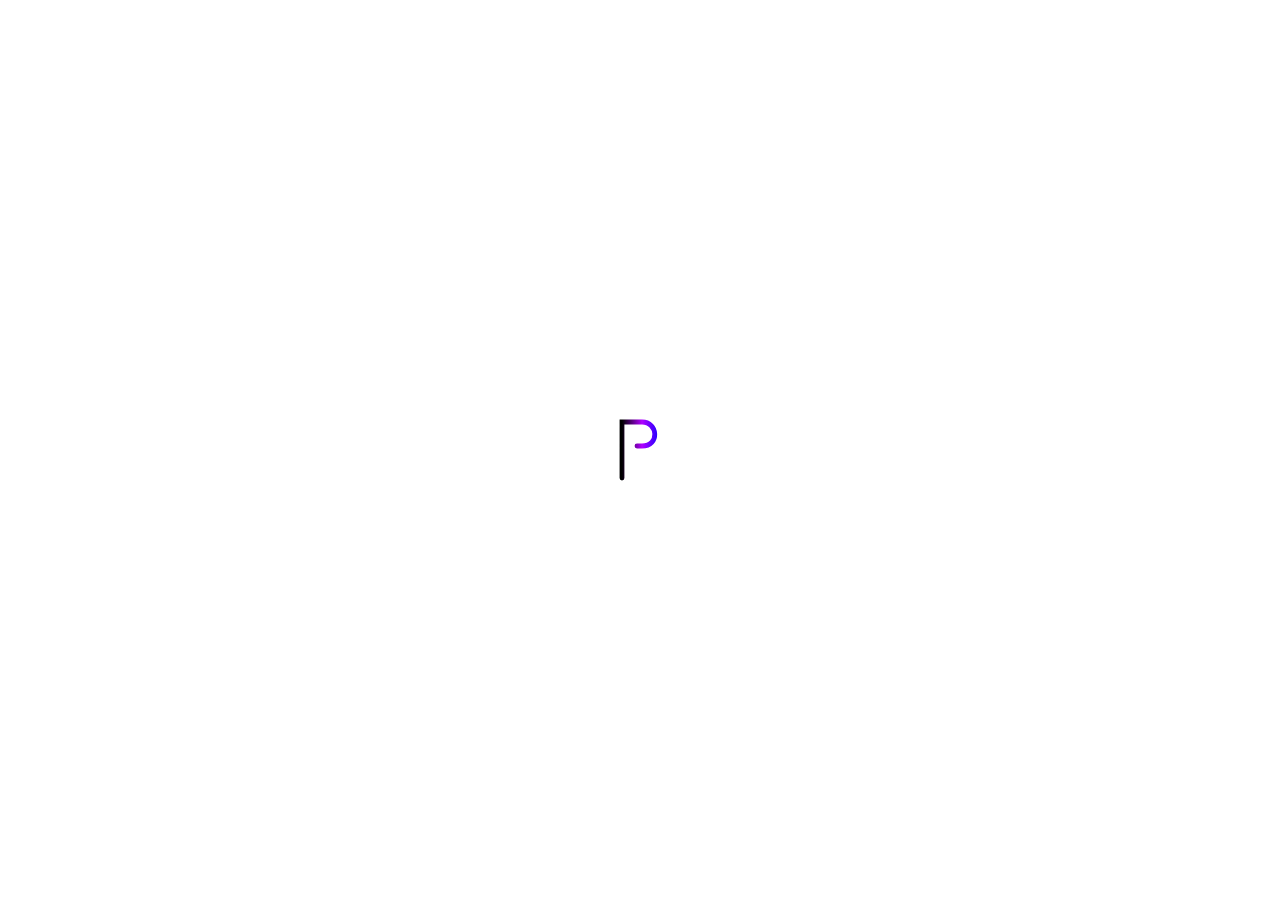
==== index.html @ 5d3cf8e1 "Upload Ruthless website" ====
<!DOCTYPE html>
<html lang="en">
<head>
    <meta charset="UTF-8">
    <meta name="viewport" content="width=device-width, initial-scale=1.0">
    <title>Ruthless</title>
<style>
        body {
            margin: 0;
            background: white;

            display: flex;
            justify-content: center;
            align-items: center;

            height: 100vh;
        }

        svg {
    width: 80px;
    height: auto;
    max-width: 20vw;
}

        .r {
            fill: none;
            stroke: url(#rGradient);
            stroke-width: 12;
            stroke-linecap: round;
            stroke-linejoin: miter;

            stroke-dasharray: 300;
            stroke-dashoffset: 600;

            animation: drawR 3s linear infinite;
        }

        @keyframes drawR {
            0% {
                stroke-dashoffset: 600;
            }

            100% {
                stroke-dashoffset: 0;
            }
        }
    </style>
</head>


<body>

    <svg viewBox="0 0 200 200">

        <defs>
            <linearGradient
                id="rGradient"
                x1="0%"
                y1="0%"
                x2="100%"
                y2="0%"
            >
                <stop offset="0%" stop-color="black" />
                <stop offset="50%" stop-color="#b000ff" />
                <stop offset="100%" stop-color="blue" />
            </linearGradient>
        </defs>

        <path
            class="r"
            d="
                M55 170
                V30
                H105
                C145 30 150 90 105 90
                H55
                L155 170
            "
        />

    </svg>
    <script>
        setTimeout(function() {
    window.location.href = "ruthlessweb2.html";
}, 5000);
    </script>

</body>

</html>
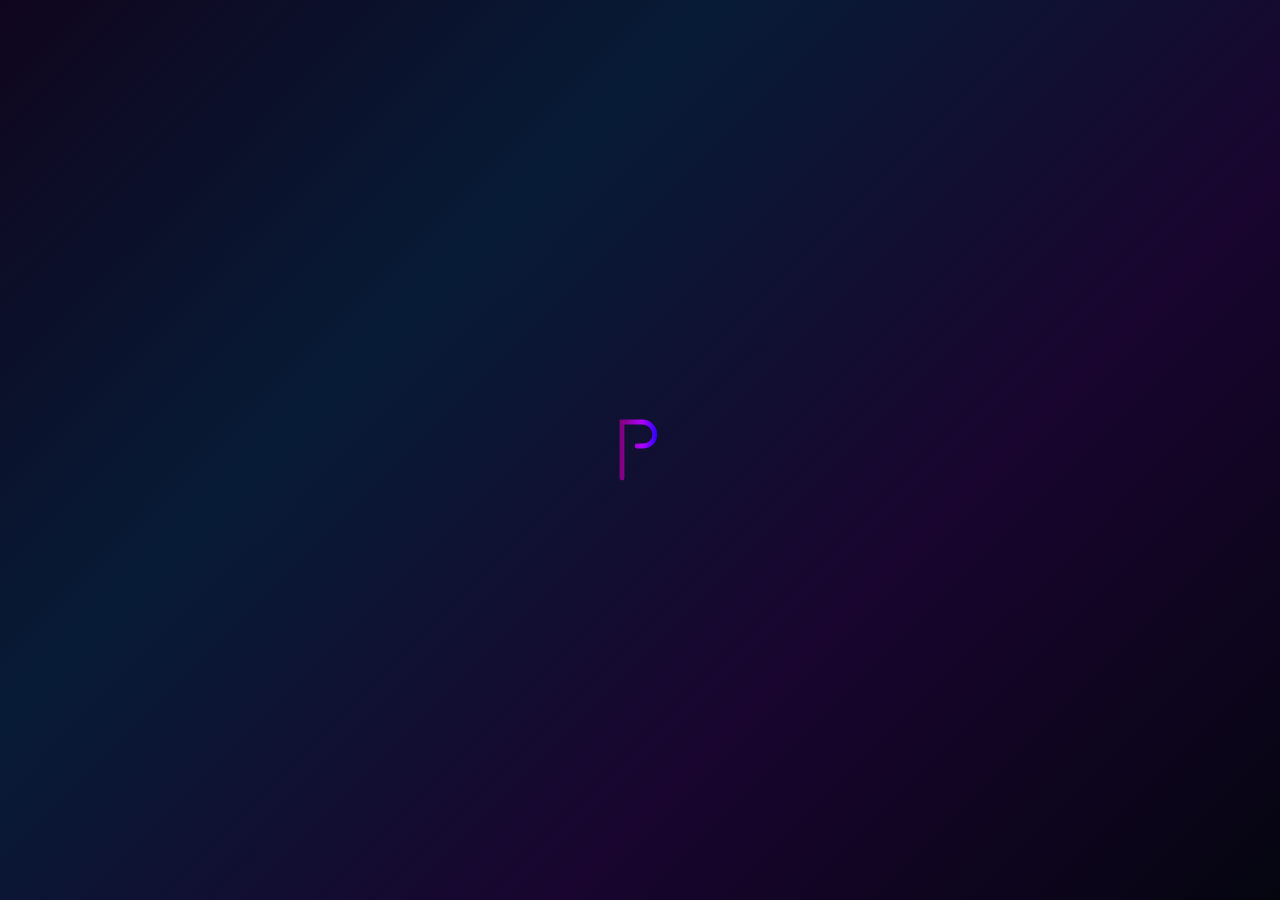
==== commit 87411edd: "Update index.html" ====
--- a/index.html
+++ b/index.html
@@ -7,7 +7,8 @@
 <style>
         body {
             margin: 0;
-            background: white;
+          background: linear-gradient(-45deg, #050510, #19052F, #071B36, #10051E);
+    min-height: 100vh;
 
             display: flex;
             justify-content: center;
@@ -60,7 +61,7 @@
                 x2="100%"
                 y2="0%"
             >
-                <stop offset="0%" stop-color="black" />
+                <stop offset="0%" stop-color="purple" />
                 <stop offset="50%" stop-color="#b000ff" />
                 <stop offset="100%" stop-color="blue" />
             </linearGradient>
@@ -88,4 +89,4 @@
 </body>
 
 </html>
-    +    
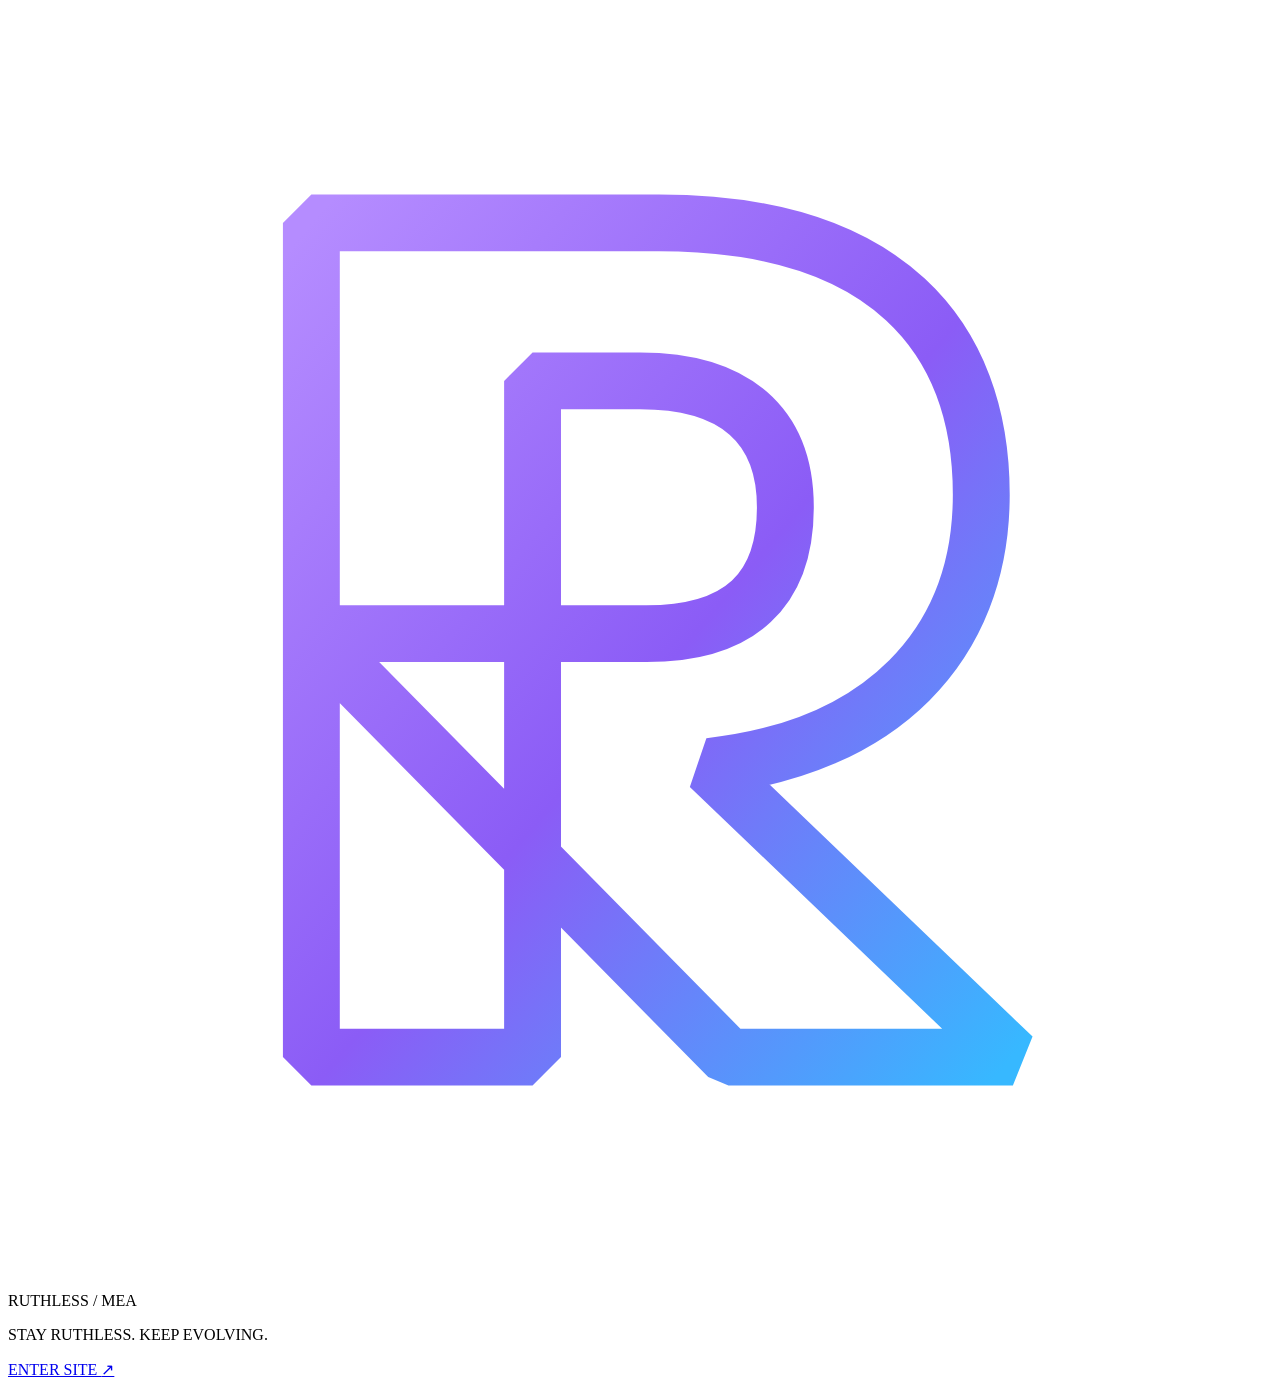
==== commit 14500d85: "Update index.html" ====
--- a/index.html
+++ b/index.html
@@ -1,92 +1,37 @@
-<!DOCTYPE html>
+<!doctype html>
 <html lang="en">
 <head>
-    <meta charset="UTF-8">
-    <meta name="viewport" content="width=device-width, initial-scale=1.0">
-    <title>Ruthless</title>
-<style>
-        body {
-            margin: 0;
-          background: linear-gradient(-45deg, #050510, #19052F, #071B36, #10051E);
-    min-height: 100vh;
-
-            display: flex;
-            justify-content: center;
-            align-items: center;
-
-            height: 100vh;
-        }
-
-        svg {
-    width: 80px;
-    height: auto;
-    max-width: 20vw;
-}
-
-        .r {
-            fill: none;
-            stroke: url(#rGradient);
-            stroke-width: 12;
-            stroke-linecap: round;
-            stroke-linejoin: miter;
-
-            stroke-dasharray: 300;
-            stroke-dashoffset: 600;
-
-            animation: drawR 3s linear infinite;
-        }
-
-        @keyframes drawR {
-            0% {
-                stroke-dashoffset: 600;
-            }
-
-            100% {
-                stroke-dashoffset: 0;
-            }
-        }
-    </style>
+  <meta charset="utf-8">
+  <meta name="viewport" content="width=device-width, initial-scale=1">
+  <meta name="theme-color" content="#080711">
+  <meta name="description" content="Ruthless — a Free Fire guild from the MEA region. Stay Ruthless.">
+  <title>Ruthless — Stay Ruthless</title>
+  <link rel="preconnect" href="https://fonts.googleapis.com">
+  <link rel="preconnect" href="https://fonts.gstatic.com" crossorigin>
+  <link href="https://fonts.googleapis.com/css2?family=Barlow+Condensed:wght@500;600;700;800;900&family=Inter:wght@400;500;600;700;800&display=swap" rel="stylesheet">
+  <link rel="stylesheet" href="styles.css">
+  <script>document.documentElement.classList.add('js');</script>
+  <script src="main.js" defer></script>
 </head>
-
-
-<body>
-
-    <svg viewBox="0 0 200 200">
-
-        <defs>
-            <linearGradient
-                id="rGradient"
-                x1="0%"
-                y1="0%"
-                x2="100%"
-                y2="0%"
-            >
-                <stop offset="0%" stop-color="purple" />
-                <stop offset="50%" stop-color="#b000ff" />
-                <stop offset="100%" stop-color="blue" />
-            </linearGradient>
-        </defs>
-
-        <path
-            class="r"
-            d="
-                M55 170
-                V30
-                H105
-                C145 30 150 90 105 90
-                H55
-                L155 170
-            "
-        />
-
-    </svg>
-    <script>
-        setTimeout(function() {
-    window.location.href = "ruthlessweb2.html";
-}, 5000);
-    </script>
-
+<body class="intro-page">
+  <main class="intro-shell" aria-label="Ruthless introduction">
+    <div class="intro-grid"></div>
+    <div class="intro-mark" aria-hidden="true">
+      <svg viewBox="0 0 200 200" role="img">
+        <defs><linearGradient id="rGradient" x1="0" y1="0" x2="1" y2="1"><stop offset="0" stop-color="#b58cff"/><stop offset=".52" stop-color="#8b5cf6"/><stop offset="1" stop-color="#37b8ff"/></linearGradient></defs>
+        <path d="M48 166V34h55c36 0 51 18 51 43 0 24-16 40-43 43l48 46h-45l-66-67h53c15 0 22-7 22-20s-8-20-23-20H83v107Z" fill="none" stroke="url(#rGradient)" stroke-width="9" stroke-linecap="square" stroke-linejoin="bevel" pathLength="1" class="intro-r"/>
+      </svg>
+    </div>
+    <p class="intro-wordmark">RUTHLESS<span> / MEA</span></p>
+    <p class="intro-tagline">STAY RUTHLESS. KEEP EVOLVING.</p>
+    <div class="intro-loader"><span></span></div>
+    <a class="intro-skip" href="ruthlessweb2.html">ENTER SITE <span aria-hidden="true">↗</span></a>
+  </main>
+  <script>
+    // The intro remains skippable and respects reduced-motion preferences.
+    if (!window.matchMedia('(prefers-reduced-motion: reduce)').matches) {
+      window.setTimeout(() => { window.location.href = 'ruthlessweb2.html'; }, 2600);
+    }
+  </script>
 </body>
-
 </html>
-    
